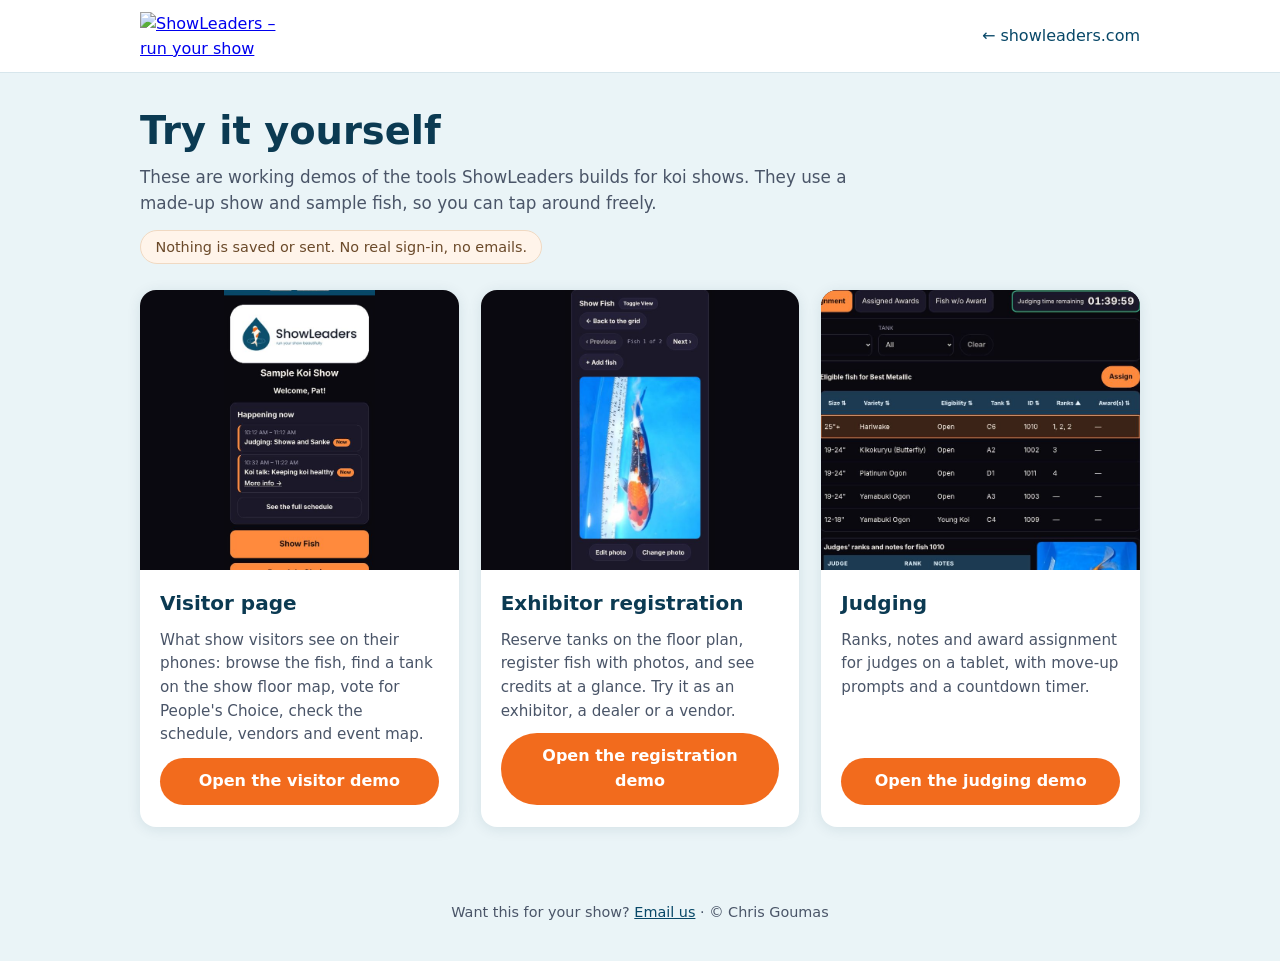
==== public/demo/index.html @ 8100f209 "Add demos" ====
<!doctype html>
<html lang="en">
<head>
<meta charset="utf-8">
<meta name="viewport" content="width=device-width, initial-scale=1">
<title>Try ShowLeaders – interactive demos</title>
<meta name="description" content="Try ShowLeaders for yourself: interactive demos of the visitor page, exhibitor registration and judging screens for koi shows. Sample data. Nothing is saved or sent.">
<meta name="theme-color" content="#084868">
<link rel="canonical" href="https://showleaders.com/demo/">
<link rel="icon" type="image/png" sizes="32x32" href="/favicon-32.png">
<link rel="apple-touch-icon" href="/apple-touch-icon.png">
<meta property="og:type" content="website">
<meta property="og:site_name" content="ShowLeaders">
<meta property="og:title" content="Try ShowLeaders – interactive demos">
<meta property="og:description" content="Interactive demos for koi shows. Sample data, nothing saved or sent.">
<meta property="og:url" content="https://showleaders.com/demo/">
<meta property="og:image" content="https://showleaders.com/og-image.png">
<link rel="preload" href="/fonts/Poppins-Regular.woff" as="font" type="font/woff" crossorigin>
<link rel="preload" href="/fonts/Poppins-Bold.woff" as="font" type="font/woff" crossorigin>
<style>
  @font-face{font-family:"Poppins";font-weight:400;font-style:normal;font-display:swap;src:url(/fonts/Poppins-Regular.woff) format("woff")}
  @font-face{font-family:"Poppins";font-weight:500;font-style:normal;font-display:swap;src:url(/fonts/Poppins-Medium.woff) format("woff")}
  @font-face{font-family:"Poppins";font-weight:700;font-style:normal;font-display:swap;src:url(/fonts/Poppins-Bold.woff) format("woff")}
  :root{--deep:#0B3A52;--teal:#084868;--ripple:#6FA8BF;--mist:#EAF4F7;--orange:#F26B1D;--orange-dark:#C24E0A;--cream:#FFF4EA;--ink:#131A2B;--muted:#4A5568;--radius:16px}
  *{box-sizing:border-box}
  body{margin:0;font-family:Poppins,system-ui,sans-serif;color:var(--ink);background:var(--mist);line-height:1.55}
  .wrap{max-width:1040px;margin:0 auto;padding:0 20px}
  header{background:#fff;border-bottom:1px solid #d7e6ec}
  header .wrap{display:flex;align-items:center;justify-content:space-between;gap:16px;padding-top:12px;padding-bottom:12px}
  header img{display:block;height:48px;width:auto}
  header a.back{color:var(--teal);font-weight:500;text-decoration:none}
  header a.back:hover{text-decoration:underline}
  h1{font-size:clamp(1.7rem,4vw,2.4rem);line-height:1.2;color:var(--deep);margin:2.2rem 0 .6rem}
  .lead{max-width:46rem;color:var(--muted);font-size:1.05rem;margin:0 0 .5rem}
  .note{display:inline-block;margin:.4rem 0 1.6rem;background:var(--cream);border:1px solid #f0d9c2;color:#6b4a2a;border-radius:999px;padding:.3rem .9rem;font-size:.9rem}
  .grid{display:grid;gap:22px;grid-template-columns:repeat(auto-fit,minmax(280px,1fr));padding-bottom:3rem}
  .card{background:#fff;border-radius:var(--radius);box-shadow:0 2px 14px rgba(11,58,82,.1);overflow:hidden;display:flex;flex-direction:column}
  .card .pic{background:#0a0910;display:flex;justify-content:center;max-height:280px;overflow:hidden}
  .card .pic img{display:block;width:auto;max-width:100%;height:280px;object-fit:cover;object-position:top}
  .card .soon{height:280px;background:linear-gradient(135deg,#cfe3ea,#e6f0f4);display:flex;align-items:center;justify-content:center;color:var(--teal);font-weight:700;letter-spacing:.04em}
  .card .body{padding:18px 20px 22px;display:flex;flex-direction:column;gap:10px;flex:1}
  .card h2{margin:0;font-size:1.25rem;color:var(--deep)}
  .card p{margin:0;color:var(--muted);font-size:.95rem}
  .btn{margin-top:auto;display:inline-block;text-align:center;background:var(--orange);color:#fff;font-weight:700;text-decoration:none;border-radius:999px;padding:.7rem 1.3rem}
  .btn:hover{background:var(--orange-dark)}
  .btn.off{background:#c8d4da;color:#fff;pointer-events:none}
  footer{padding:1.6rem 0 2.4rem;color:var(--muted);font-size:.9rem;text-align:center}
  footer a{color:var(--teal)}
</style>
</head>
<body>
<header><div class="wrap">
  <a href="/" aria-label="ShowLeaders home"><img src="/showleaders-logo.png" width="327" height="96" alt="ShowLeaders – run your show beautifully"></a>
  <a class="back" href="/">← showleaders.com</a>
</div></header>
<main class="wrap">
  <h1>Try it yourself</h1>
  <p class="lead">These are working demos of the tools ShowLeaders builds for koi shows. They use a made-up show and sample fish, so you can tap around freely.</p>
  <span class="note">Nothing is saved or sent. No real sign-in, no emails.</span>
  <div class="grid">
    <article class="card">
      <div class="pic"><img src="/demo/assets/preview-attendee.jpg" width="390" height="725" alt="The visitor page on a phone: schedule, show fish, People's Choice, vendors and more"></div>
      <div class="body">
        <h2>Visitor page</h2>
        <p>What show visitors see on their phones: browse the fish, find a tank on the show floor map, vote for People's Choice, check the schedule, vendors and event map.</p>
        <a class="btn" href="/demo/attendee/">Open the visitor demo</a>
      </div>
    </article>
    <article class="card">
      <div class="pic"><img src="/demo/assets/preview-registration.jpg" width="390" height="725" alt="Exhibitor registration on a phone: one fish at a time with a large picture" loading="lazy"></div>
      <div class="body">
        <h2>Exhibitor registration</h2>
        <p>Reserve tanks on the floor plan, register fish with photos, and see credits at a glance. Try it as an exhibitor, a dealer or a vendor.</p>
        <a class="btn" href="/demo/registration/">Open the registration demo</a>
      </div>
    </article>
    <article class="card">
      <div class="pic"><img src="/demo/assets/preview-judging.jpg" width="800" height="675" alt="Judging on a tablet: award assignment with eligible fish, ranks and a countdown timer" loading="lazy"></div>
      <div class="body">
        <h2>Judging</h2>
        <p>Ranks, notes and award assignment for judges on a tablet, with move-up prompts and a countdown timer.</p>
        <a class="btn" href="/demo/judging/">Open the judging demo</a>
      </div>
    </article>
  </div>
</main>
<footer><div class="wrap">Want this for your show? <a href="mailto:Info@showleaders.com?subject=ShowLeaders%20demo">Email us</a> · © Chris Goumas</div></footer>
</body>
</html>
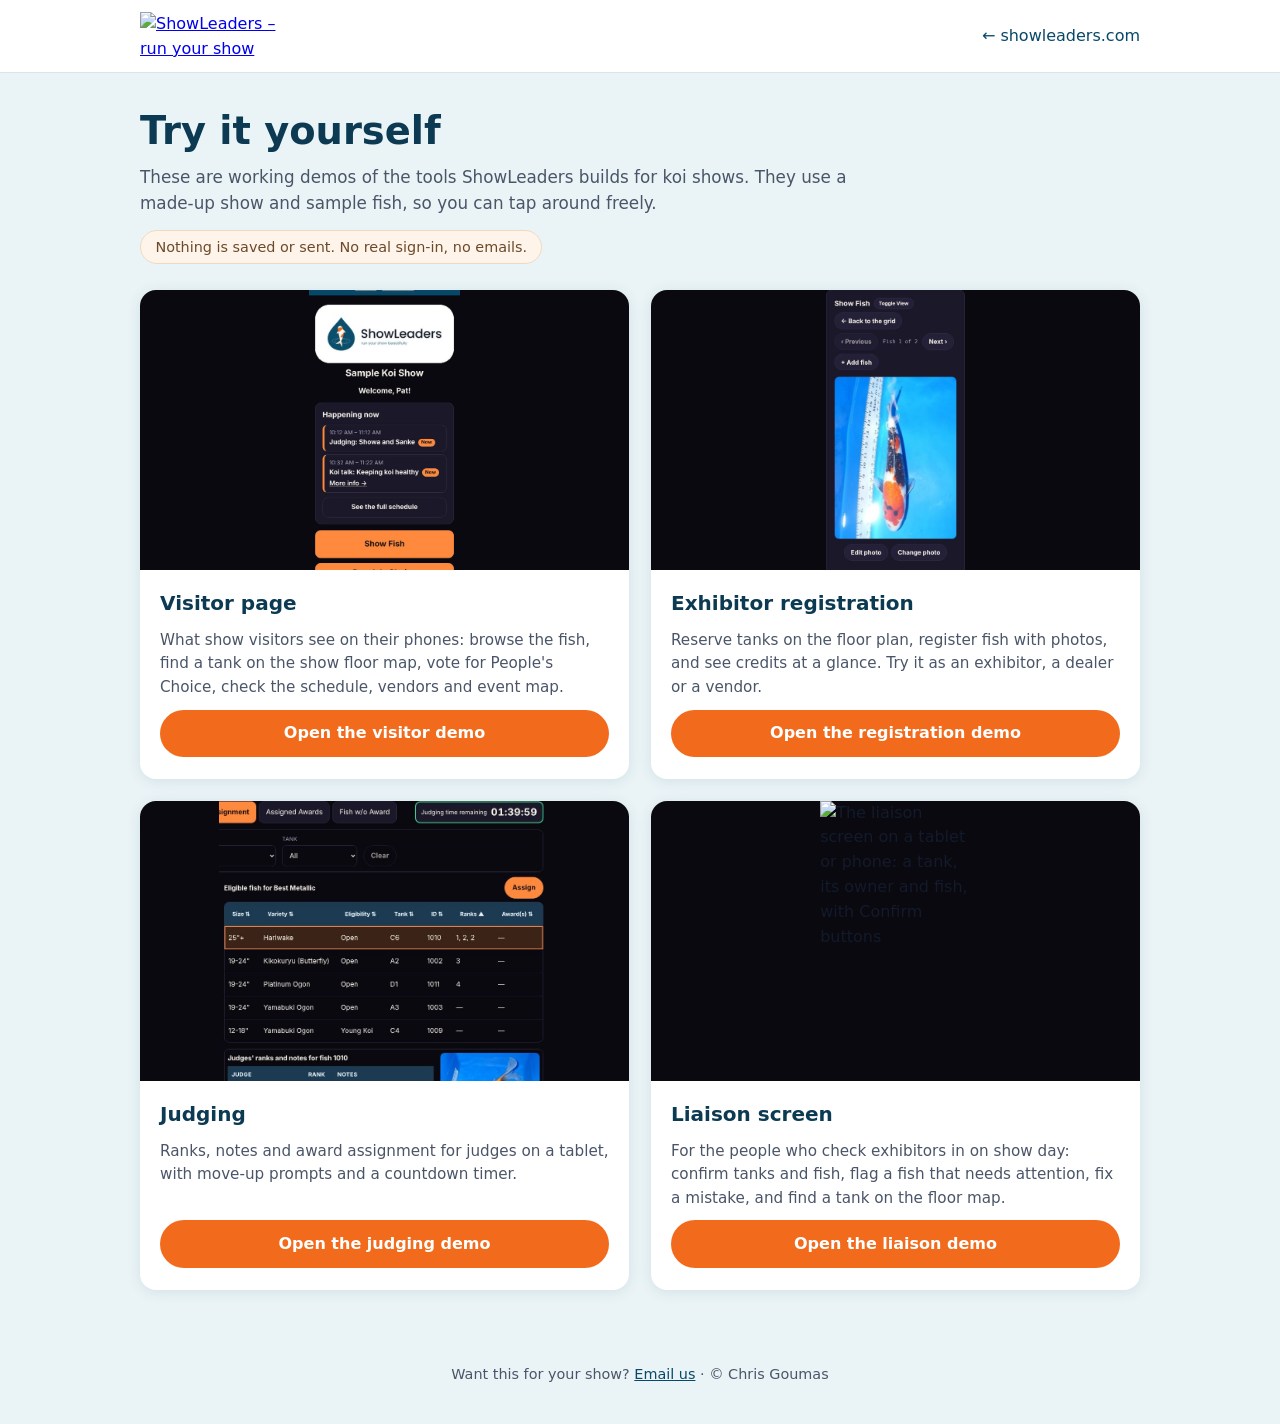
==== commit 6f7bb0fc: "Add liaison demo" ====
--- a/public/demo/index.html
+++ b/public/demo/index.html
@@ -33,7 +33,7 @@
   h1{font-size:clamp(1.7rem,4vw,2.4rem);line-height:1.2;color:var(--deep);margin:2.2rem 0 .6rem}
   .lead{max-width:46rem;color:var(--muted);font-size:1.05rem;margin:0 0 .5rem}
   .note{display:inline-block;margin:.4rem 0 1.6rem;background:var(--cream);border:1px solid #f0d9c2;color:#6b4a2a;border-radius:999px;padding:.3rem .9rem;font-size:.9rem}
-  .grid{display:grid;gap:22px;grid-template-columns:repeat(auto-fit,minmax(280px,1fr));padding-bottom:3rem}
+  .grid{display:grid;gap:22px;grid-template-columns:repeat(auto-fit,minmax(min(100%,400px),1fr));padding-bottom:3rem}
   .card{background:#fff;border-radius:var(--radius);box-shadow:0 2px 14px rgba(11,58,82,.1);overflow:hidden;display:flex;flex-direction:column}
   .card .pic{background:#0a0910;display:flex;justify-content:center;max-height:280px;overflow:hidden}
   .card .pic img{display:block;width:auto;max-width:100%;height:280px;object-fit:cover;object-position:top}
@@ -82,6 +82,14 @@
         <a class="btn" href="/demo/judging/">Open the judging demo</a>
       </div>
     </article>
+    <article class="card">
+      <div class="pic"><img src="/demo/assets/preview-liaison.jpg" width="390" height="725" alt="The liaison screen on a tablet or phone: a tank, its owner and fish, with Confirm buttons" loading="lazy"></div>
+      <div class="body">
+        <h2>Liaison screen</h2>
+        <p>For the people who check exhibitors in on show day: confirm tanks and fish, flag a fish that needs attention, fix a mistake, and find a tank on the floor map.</p>
+        <a class="btn" href="/demo/liaison/">Open the liaison demo</a>
+      </div>
+    </article>
   </div>
 </main>
 <footer><div class="wrap">Want this for your show? <a href="mailto:Info@showleaders.com?subject=ShowLeaders%20demo">Email us</a> · © Chris Goumas</div></footer>
